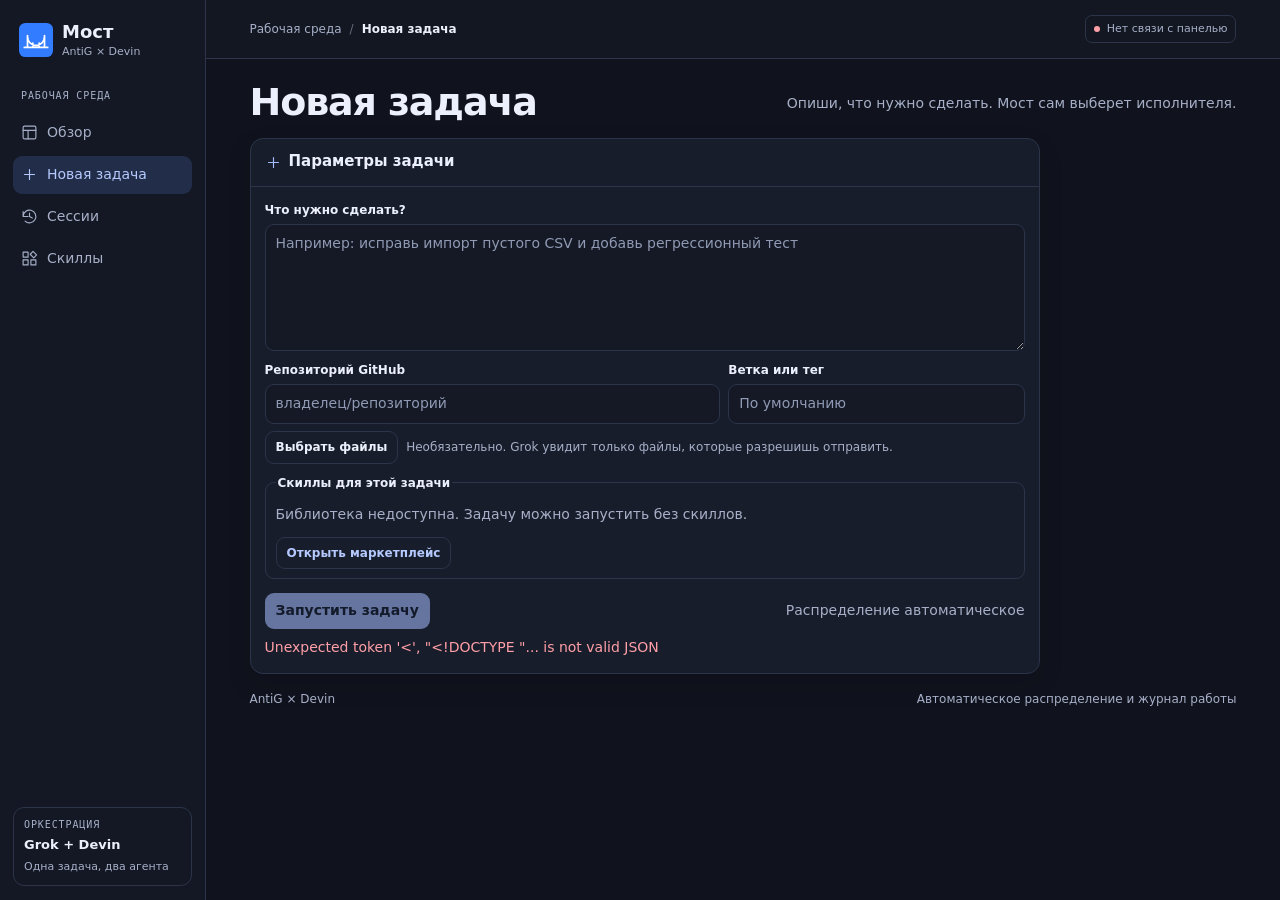
==== static/new-task.html @ 63ff0c06 "Separate the bridge dashboard and expand design skills" ====
<!doctype html>
<html lang="ru">
<head>
  <meta charset="utf-8">
  <meta name="viewport" content="width=device-width,initial-scale=1">
  <meta name="theme-color" content="#10131d">
  <title>Новая задача · Мост</title>
  <link rel="icon" href="/static/icon.svg" type="image/svg+xml">
  <link rel="stylesheet" href="/static/style.css">
  <script src="/static/app.js" defer></script>
</head>
<body>
  <a class="skip-link" href="#main">К содержимому</a>
  <aside class="sidebar" aria-label="Навигация кабинета">
    <a href="/" class="brand"><img src="/static/icon.svg" width="34" height="34" alt=""><span><strong>Мост</strong><small>AntiG × Devin</small></span></a>
    <nav class="dashboard-nav" aria-label="Разделы">
      <span class="nav-caption">РАБОЧАЯ СРЕДА</span>
      <a href="/"><svg aria-hidden="true"><use href="/static/workspace-icons.svg#layout"/></svg>Обзор</a>
      <a href="/tasks/new" aria-current="page"><svg aria-hidden="true"><use href="/static/workspace-icons.svg#plus"/></svg>Новая задача</a>
      <a href="/sessions"><svg aria-hidden="true"><use href="/static/workspace-icons.svg#history"/></svg>Сессии</a>
      <a href="/skills"><svg aria-hidden="true"><use href="/static/workspace-icons.svg#plugins"/></svg>Скиллы</a>
    </nav>
    <div class="sidebar-foot"><span class="nav-caption">ОРКЕСТРАЦИЯ</span><strong>Grok + Devin</strong><span>Одна задача, два агента</span></div>
  </aside>
  <div class="dashboard">
  <header class="topbar">
    <div class="top-inner">
      <div class="top-context"><span>Рабочая среда</span><span class="divider">/</span><strong>Новая задача</strong></div>
      <span class="environment" id="environment">Подключение…</span>
    </div>
  </header>
  <main id="main">
    <header class="page-heading"><h1>Новая задача</h1><p>Опиши, что нужно сделать. Мост сам выберет исполнителя.</p></header>
    <noscript>Включи JavaScript, чтобы запустить задачу.</noscript>
    <div class="compose-layout">
      <section class="panel compose" id="compose" aria-labelledby="compose-title">
        <div class="panel-header"><h2 id="compose-title"><svg aria-hidden="true"><use href="/static/workspace-icons.svg#plus"/></svg>Параметры задачи</h2></div>
        <form id="job-form">
          <label for="prompt">Что нужно сделать?</label>
          <textarea name="prompt" id="prompt" rows="5" maxlength="12000" required placeholder="Например: исправь импорт пустого CSV и добавь регрессионный тест"></textarea>
          <div id="project-fields" class="project-fields">
            <div class="project-inputs">
              <div><label for="repo">Репозиторий GitHub</label><input id="repo" name="repo" placeholder="владелец/репозиторий" maxlength="200" pattern="[A-Za-z0-9_.\-]+/[A-Za-z0-9_.\-]+"></div>
              <div><label for="git-ref">Ветка или тег</label><input id="git-ref" name="git-ref" placeholder="По умолчанию" maxlength="200"></div>
            </div>
            <div id="repo-browser" class="repo-browser">
              <button id="load-tree" type="button" class="quiet">Выбрать файлы</button>
              <span id="repo-hint" class="muted">Необязательно. Grok увидит только файлы, которые разрешишь отправить.</span>
              <div id="repo-tree" hidden>
                <label for="file-filter">Найти файл</label>
                <input id="file-filter" type="search" placeholder="Например: README или src/">
                <div id="file-list" aria-label="Файлы репозитория" class="file-list"></div>
                <button id="preview-files" type="button" class="quiet" disabled>Посмотреть выбранный код</button>
                <span id="file-count" class="mono muted"></span>
              </div>
              <p id="repo-error" class="error" role="alert" hidden></p>
              <div id="context-confirm" hidden>
                <pre id="context-preview" tabindex="0"></pre>
                <label class="confirmation"><input id="share-context" type="checkbox"> Отправить этот код в AntiG вместе с задачей</label>
              </div>
            </div>
          </div>
          <fieldset id="devin-fields" class="devin-fields" hidden disabled>
            <legend>Если задачу возьмёт Devin</legend>
            <div class="budget"><label for="max-acu">Лимит, ACU</label><input id="max-acu" name="max-acu" type="number" min="1" max="100" value="5" required></div>
            <label class="confirmation"><input id="draft-pr" type="checkbox"> Разрешить черновик PR (без merge)</label>
            <label class="confirmation"><input id="review" type="checkbox" checked> Дать Grok разобрать итоговый отчёт Devin</label>
          </fieldset>
          <fieldset class="task-skills">
            <legend>Скиллы для этой задачи</legend>
            <p id="task-skills-hint" class="muted" role="status">Загружаю библиотеку…</p>
            <div id="task-skill-list"></div>
            <a href="/skills" class="action-link">Открыть маркетплейс</a>
          </fieldset>
          <div class="form-actions">
            <button type="submit" id="submit" class="primary" disabled>Запустить задачу</button>
            <span id="form-hint" class="muted">Распределение автоматическое</span>
          </div>
          <p id="form-error" class="error" role="alert" hidden></p>
        </form>
      </section>

    </div>

    <footer><span>AntiG × Devin</span><span>Автоматическое распределение и журнал работы</span></footer>
  </main>
  </div>
</body>
</html>
---- static/style.css ----
:root {
  color-scheme: dark;
  --bg: #10131d;
  --surface: #181d2b;
  --text: #ecf0fc;
  --text-muted: #a7b0c8;
  --border: #2b3449;
  --accent: #a4bdff;
  --accent-fg: #10182a;
  --primary-action: var(--accent);
  --primary-action-fg: var(--accent-fg);
  --radius: 9px;
  --font: Inter, system-ui, sans-serif;
  --mono: ui-monospace, SFMono-Regular, Consolas, monospace;
  --action-hover: #c3d3ff;
  --accent-text: #b5c9ff;
  --accent-tint: #222e49;
  --muted-surface: #141925;
  --ok: #8bd7b3;
  --warn: #f0c793;
  --error: #ff9fa7;
  --gutter: clamp(18px, 3.4vw, 46px);
}

* { box-sizing: border-box; }
[hidden] { display: none !important; }
html { scroll-behavior: smooth; scroll-padding-top: 68px; }
body { display: grid; grid-template-columns: 206px minmax(0, 1fr); margin: 0; background: var(--bg); color: var(--text); font: 14px/1.55 var(--font); }
a { color: var(--accent-text); }
svg { width: 17px; height: 17px; flex: none; fill: none; stroke: currentColor; stroke-width: 1.6; stroke-linecap: round; stroke-linejoin: round; }
button, input, select, textarea { font: inherit; color: inherit; }
button { cursor: pointer; }
button:disabled { opacity: .55; cursor: default; }
:focus-visible { outline: 2px solid var(--accent); outline-offset: 3px; }
.skip-link { position: fixed; z-index: 9; top: 8px; left: 10px; background: var(--surface); padding: 7px; transform: translateY(-150%); }
.skip-link:focus { transform: none; }
.sidebar { display: flex; flex-direction: column; position: sticky; top: 0; height: 100dvh; padding: 21px 13px 14px; border-right: 1px solid var(--border); background: #141824; }
.dashboard-nav { display: grid; gap: 4px; margin-top: 29px; }
.nav-caption { color: var(--text-muted); font: 10px/1.4 var(--mono); letter-spacing: .09em; padding: 0 8px 7px; }
.dashboard-nav a { display: flex; gap: 9px; align-items: center; color: var(--text-muted); min-height: 38px; text-decoration: none; border-radius: var(--radius); padding: 5px 8px; white-space: nowrap; }
.dashboard-nav a:hover, .dashboard-nav a[aria-current=page] { background: var(--accent-tint); color: var(--accent-text); }
.sidebar-foot { display: grid; gap: 3px; margin-top: auto; border: 1px solid var(--border); border-radius: 11px; padding: 10px; font-size: 11px; color: var(--text-muted); }
.sidebar-foot > .nav-caption { padding: 0; }
.sidebar-foot strong { color: var(--text); font-size: 13px; }
.dashboard { min-width: 0; }
.topbar { position: sticky; top: 0; z-index: 2; background: #141824df; border-bottom: 1px solid var(--border); backdrop-filter: blur(14px); }
.top-inner, main { max-width: 1420px; margin: 0 auto; padding-inline: var(--gutter); }
.top-inner { min-height: 58px; display: flex; align-items: center; justify-content: space-between; gap: 10px; }
.brand { display: flex; align-items: center; gap: 9px; padding-inline: 6px; color: var(--text); text-decoration: none; white-space: nowrap; }
.brand span { display: grid; }
.brand strong { font-size: 18px; line-height: 1.2; }
.brand small { color: var(--text-muted); font-size: 11px; }
.top-context { display: flex; gap: 8px; align-items: center; font-size: 12px; color: var(--text-muted); }
.top-context strong { color: var(--text); }
.divider { opacity: .55; }
.environment { display: inline-flex; gap: 7px; align-items: center; padding: 4px 8px; border-radius: 7px; border: 1px solid var(--border); color: var(--text-muted); font-size: 11px; }
.environment::before { content: ""; flex: none; width: 6px; height: 6px; background: var(--text-muted); border-radius: 50%; }
.environment:is([data-state=demo], [data-state=connected])::before { background: var(--ok); box-shadow: 0 0 9px #8bd7b380; }
.environment[data-state=offline]::before { background: var(--error); }
.intro { position: relative; isolation: isolate; overflow: hidden; display: grid; grid-template-columns: minmax(0, 1fr) minmax(190px, .8fr); align-items: center; gap: 12px; margin-top: 22px; padding: clamp(21px, 4vw, 45px); border: 1px solid #38466c; border-radius: 19px; background: radial-gradient(ellipse at 82% 23%, #394879ad, transparent 55%), radial-gradient(ellipse at 12% 100%, #26325da8, transparent 69%), #1a2339; box-shadow: 0 16px 48px #03050e55; }
.intro::before { content: ""; position: absolute; z-index: -1; inset: 0; background: linear-gradient(#8da7fa13 1px, transparent 1px), linear-gradient(90deg, #8da7fa13 1px, transparent 1px); background-size: 28px 28px; mask-image: linear-gradient(90deg, transparent 12%, #000 95%); }
.eyebrow { display: flex; align-items: center; gap: 7px; font: 10px/1.3 var(--mono); letter-spacing: .1em; color: var(--accent-text); font-weight: 650; }
.eyebrow span { width: 7px; height: 7px; border-radius: 50%; background: #a7baff; box-shadow: 0 0 15px #a7baff; }
h1 { font-size: clamp(34px, 5.7vw, 75px); margin: 9px 0 0; line-height: .99; letter-spacing: -.063em; text-wrap: balance; }
.intro p { margin: 12px 0 0; max-width: 45ch; color: #c4cce4; }
.hero-actions { display: flex; flex-wrap: wrap; gap: 8px; margin-top: 19px; }
.hero-actions a { gap: 6px; padding: 8px 12px; }
.hero-art { min-width: 0; position: relative; height: 232px; }
.orbit { position: absolute; width: 93%; height: 81%; inset: 9% 3.5%; border: 1px solid #a3b7ff46; border-radius: 50%; transform: rotate(-26deg); }
.orbit-inner { inset: 19% 13%; width: 74%; height: 62%; border-color: #b2a5ff42; border-style: dashed; }
.orbit-dot { position: absolute; width: 8px; height: 8px; border-radius: 50%; background: #b5c8ff; box-shadow: 0 0 17px #acc2ff; animation: pulse 4s ease-in-out infinite alternate; }
.dot-one { top: 21%; left: 70%; }
.dot-two { bottom: 16%; left: 36%; animation-delay: -2s; }
.agent-flow { position: absolute; left: 24%; top: 47%; width: 54%; height: 1px; background: linear-gradient(90deg, #889aff77, #cbd5ff, #a898ff77); box-shadow: 0 0 14px #a3b5ff; transform: rotate(-13deg); }
.agent-tile { position: absolute; display: flex; align-items: center; gap: 8px; width: max-content; max-width: 95%; padding: 9px 13px; background: #1c2743ee; border: 1px solid #6279b1; border-radius: 11px; box-shadow: 0 10px 30px #0c132caa; }
.agent-tile svg { width: 20px; height: 20px; color: #a9c1ff; }
.agent-tile div { display: grid; }
.agent-tile small { color: #bdc7e2; white-space: nowrap; font-size: 10px; }
.grok-tile { top: 29%; left: 7%; animation: drift 5s ease-in-out infinite alternate; }
.devin-tile { right: 3%; bottom: 21%; border-color: #7a6eae; animation: drift 5s ease-in-out -2.5s infinite alternate; }
@keyframes drift { to { transform: translateY(-7px); } }
@keyframes pulse { to { opacity: .4; transform: scale(.75); } }
.overview { margin-block: 19px 16px; }
.section-heading { display: flex; justify-content: space-between; align-items: center; gap: 8px; margin-bottom: 8px; }
.section-heading > span { color: var(--text-muted); font-size: 11px; }
.metrics { display: grid; grid-template-columns: repeat(4, minmax(0, 1fr)); gap: 9px; }
.metric { display: flex; gap: 9px; align-items: center; border: 1px solid var(--border); border-radius: 12px; background: var(--surface); padding: 12px 11px; text-decoration: none; color: var(--text-muted); font-size: 12px; transition: border-color .16s, transform .16s; }
.metric:hover { border-color: #6377ab; transform: translateY(-2px); }
.metric strong { display: block; color: var(--text); font: 650 22px/1.25 var(--mono); }
.metric-icon { display: grid; place-items: center; width: 33px; height: 33px; flex: none; border-radius: 8px; color: var(--accent); background: var(--accent-tint); }
.metric-live { color: #c3b2ff; background: #342b54; }
.metric-waiting { color: var(--warn); background: #402f2e; }
.metric-finished { color: var(--ok); background: #243d39; }
.usage-grid { display: grid; grid-template-columns: repeat(2, minmax(0, 1fr)); gap: 9px; }
.usage-card { display: flex; flex-direction: column; padding: 15px; }
.usage-heading { display: flex; gap: 9px; align-items: center; }
.usage-heading h3 { margin: 0; font-size: 15px; line-height: 1.25; }
.usage-heading .mono { font-size: 11px; }
.usage-value { margin-top: 13px; color: var(--text-muted); }
.usage-value strong { color: var(--text); font: 650 clamp(22px, 3.4vw, 34px)/1.25 var(--mono); overflow-wrap: anywhere; }
.usage-card dl { margin: 0; font-size: 12px; }
.usage-card dl div { display: flex; flex-wrap: wrap; gap: 0 8px; justify-content: space-between; }
.usage-card dt, .usage-note, .usage-fineprint { color: var(--text-muted); }
.usage-card dd { margin: 0; text-align: end; }
.usage-card .usage-breakdown { display: flex; flex-wrap: wrap; gap: 4px 14px; margin-top: 3px; }
.usage-card .usage-limits { display: grid; gap: 4px; margin-top: auto; padding-top: 8px; border-top: 1px solid var(--border); }
.usage-note, .usage-fineprint { font-size: 11px; }
.usage-card a { align-self: flex-start; margin-top: 9px; font-size: 12px; }
.workspace { display: grid; grid-template-columns: minmax(0, .85fr) minmax(0, 1.15fr); align-items: start; gap: 13px; }
.page-heading { display: flex; flex-wrap: wrap; align-items: center; justify-content: space-between; gap: 12px; margin-block: 25px 16px; }
.page-heading h1 { margin: 0; font-size: clamp(26px, 4vw, 38px); letter-spacing: -.03em; }
.page-heading p { margin: 2px 0 0; color: var(--text-muted); }
.compose-layout { max-width: 790px; }
.panel { border: 1px solid var(--border); border-radius: 13px; background: var(--surface); min-width: 0; box-shadow: 0 10px 25px #07091120; }
.panel-header { min-height: 48px; display: flex; justify-content: space-between; align-items: center; gap: 10px; padding: 8px 14px; border-bottom: 1px solid var(--border); }
h2 { margin: 0; font-size: 15px; font-weight: 680; }
.panel-header h2 { display: flex; align-items: center; gap: 7px; }
.panel-header svg { color: var(--accent); }
#reload { display: grid; place-items: center; padding: 5px; }
form, .result { padding: 14px; }
legend, form label { display: block; font-weight: 620; font-size: 12px; margin-bottom: 5px; }
textarea, input:not([type=radio],[type=checkbox]), select { display: block; width: 100%; border: 1px solid var(--border); border-radius: var(--radius); background: var(--muted-surface); padding: 8px 10px; }
input::placeholder, textarea::placeholder { color: #909ab4; opacity: 1; }
textarea { min-height: 108px; resize: vertical; }
.devin-fields, .project-fields { margin-top: 10px; }
.devin-fields { min-width: 0; padding: 8px 10px 5px; border: 1px solid var(--border); border-radius: var(--radius); }
.devin-fields .budget { max-width: 115px; margin-bottom: 9px; }
.task-skills { min-width: 0; margin: 10px 0 0; padding: 7px 10px 9px; border: 1px solid var(--border); border-radius: var(--radius); }
.task-skills legend { font-size: 12px; font-weight: 650; }
.task-skills p { margin: 0 0 5px; }
#task-skill-list { display: flex; flex-wrap: wrap; gap: 3px 12px; }
.task-skills > a { margin-top: 6px; }
.project-inputs { display: grid; grid-template-columns: minmax(0, 1fr) minmax(0, .65fr); gap: 8px; }
.repo-browser { margin-top: 7px; font-size: 12px; }
.repo-browser > .muted, #file-count { margin-left: 4px; }
#repo-tree { margin-top: 8px; }
.file-list { max-height: 145px; overflow: auto; border: 1px solid var(--border); border-radius: var(--radius); padding: 4px 7px; margin: 5px 0; }
.file-list label, form label.confirmation { display: flex !important; align-items: center; gap: 5px; overflow-wrap: anywhere; }
.file-list label { font-family: var(--mono); }
#context-preview { max-height: 182px; overflow: auto; white-space: pre-wrap; overflow-wrap: anywhere; background: var(--muted-surface); padding: 8px; }
.form-actions { display: flex; justify-content: space-between; flex-wrap: wrap; align-items: center; gap: 8px; }
.form-actions { margin-top: 14px; }
button, .action-link { border: 1px solid var(--border); border-radius: var(--radius); font-weight: 600; background: var(--surface); padding: 6px 10px; text-decoration: none; }
.action-link { display: inline-flex; align-items: center; }
.action-link:hover, .quiet:hover:not(:disabled) { border-color: #6174a2; }
.primary { background: var(--primary-action); color: var(--primary-action-fg); border-color: transparent; }
.primary:hover:not(:disabled) { background: var(--action-hover); color: var(--primary-action-fg); }
.quiet, .action-link { font-size: 12px; }
.muted, .count { color: var(--text-muted); }
.mono, .count { font-family: var(--mono); font-size: 12px; }
.count { margin-left: 4px; font-weight: 500; }
.history-tools { display: grid; gap: 7px; padding: 8px 12px; border-bottom: 1px solid var(--border); }
.history-filters { display: flex; flex-wrap: wrap; gap: 3px; }
.history-filters button { border-color: transparent; padding: 4px 6px; color: var(--text-muted); font-size: 11px; }
.history-filters button[aria-pressed=true] { background: var(--accent-tint); color: var(--accent-text); border-color: #435579; }
.history-search { display: flex; align-items: center; gap: 6px; padding-inline: 7px; background: var(--muted-surface); border: 1px solid var(--border); border-radius: var(--radius); color: var(--text-muted); }
.history-search input[type=search] { min-width: 0; border: 0; background: transparent; padding: 5px 4px; font-size: 12px; }
.history-list { max-height: 263px; overflow-y: auto; }
.history-empty { padding: 21px 14px; margin: 0; color: var(--text-muted); }
.job-row { text-align: left; width: 100%; display: grid; grid-template-columns: minmax(0, 1fr) auto; align-items: start; gap: 8px; border: 0; border-bottom: 1px solid var(--border); border-radius: 0; padding: 10px 14px; }
.job-row[aria-current=true] { background: var(--accent-tint); }
.job-row:last-child { border-bottom: 0; border-radius: 0 0 12px 12px; }
.job-row:focus-visible { outline-offset: -3px; }
.job-row:hover:not([aria-current=true]) { background: var(--muted-surface); }
.job-title, .job-meta { display: block; white-space: nowrap; overflow: hidden; text-overflow: ellipsis; }
.job-meta { font: 11px/1.6 var(--mono); color: var(--text-muted); font-weight: 400; }
.job-title { font-size: 13px; }
.status { font-size: 11px; font-weight: 650; color: var(--text-muted); text-align: right; }
.status:is([data-status=done], [data-status=ended]) { color: var(--ok); }
.status[data-status=sending], .status[data-status=running], .status[data-status=reviewing] { color: var(--accent-text); }
.status[data-status=paused], .status[data-status=awaiting] { color: var(--warn); }
.status[data-status=failed], .error { color: var(--error); }
.error { margin: 8px 0 0; }
#history-error { padding-inline: 14px; }
.result-panel { margin: 0; }
.result { display: grid; align-content: start; gap: 10px; min-height: 82px; overflow-wrap: anywhere; }
.result p, .result pre, .result h3 { margin: 0; }
.result pre { white-space: pre-wrap; font: inherit; padding: 12px; border-radius: var(--radius); background: var(--muted-surface); }
.result h3 { font-size: 14px; }
.result > button { justify-self: start; }
.current-stage { display: flex; flex-wrap: wrap; gap: 4px 12px; padding: 8px 10px; background: var(--accent-tint); border-radius: var(--radius); }
.current-stage strong { color: var(--accent-text); }
.job-journal { border: 1px solid var(--border); border-radius: var(--radius); padding: 8px 10px; }
.job-journal summary { cursor: pointer; font-weight: 620; }
.job-journal summary + * { margin-top: 8px; }
.activity-list { list-style: none; margin: 0; padding: 0; }
.activity-list li + li { border-top: 1px solid var(--border); margin-top: 8px; padding-top: 8px; }
.activity-list pre { margin-top: 4px; }
.changed-files { margin: 0; padding-left: 1.65em; }
.result img, .result video { display: block; width: auto; max-width: 100%; max-height: 500px; border-radius: var(--radius); margin-bottom: 10px; }
.result-actions { display: flex; align-items: center; gap: 8px; flex-wrap: wrap; }
.workspace-link { color: var(--accent-text); background: var(--accent-tint); border-color: var(--accent); }
footer { color: var(--text-muted); font-size: 12px; display: flex; flex-wrap: wrap; justify-content: space-between; gap: 4px 18px; padding: 16px 0 22px; }

@media (max-width: 990px) {
  body { grid-template-columns: 157px minmax(0, 1fr); }
  .sidebar { padding-inline: 8px; }
  .metric { gap: 5px; padding-inline: 7px; }
  .agent-tile { padding: 6px 8px; }
}
@media (max-width: 790px) {
  html { scroll-padding-top: 86px; }
  body { display: block; }
  .sidebar { height: auto; top: 0; z-index: 3; padding: 6px var(--gutter); border-right: 0; border-bottom: 1px solid var(--border); }
  .sidebar .brand { padding: 1px 0; gap: 6px; }
  .sidebar .brand img { width: 23px; height: 23px; }
  .sidebar .brand span { display: flex; align-items: baseline; gap: 7px; }
  .sidebar .brand strong { font-size: 15px; }
  .sidebar-foot, .dashboard-nav .nav-caption { display: none; }
  .dashboard-nav { display: flex; flex-wrap: wrap; gap: 2px; margin-top: 4px; }
  .dashboard-nav a { min-height: 28px; gap: 4px; padding: 3px 6px; font-size: 11px; }
  .dashboard-nav svg { width: 13px; height: 13px; }
  .topbar { position: static; }
  .top-inner { min-height: 40px; }
}
@media (max-width: 605px) {
  .top-context > :not(strong) { display: none; }
  .intro { grid-template-columns: minmax(0, 1fr); margin-top: 12px; gap: 3px; }
  .hero-art { height: 80px; overflow: hidden; }
  .orbit { inset: 14% 7% auto; width: 86%; height: 78%; transform: rotate(-9deg); }
  .orbit-inner { display: none; }
  .agent-tile { inset-block: auto; top: 18px; }
  .agent-flow { transform: none; }
  .metrics { grid-template-columns: repeat(2, minmax(0, 1fr)); }
  .usage-grid { grid-template-columns: minmax(0, 1fr); }
  .workspace { grid-template-columns: minmax(0, 1fr); }
  .history-list { max-height: 230px; }
}
@media (max-width: 360px) {
  .dashboard-nav svg { display: none; }
  .agent-tile { gap: 4px; padding-inline: 5px; }
  .grok-tile { left: 0; }
  .devin-tile { right: 0; }
}
@media (prefers-reduced-motion: reduce) {
  html { scroll-behavior: auto; }
  .agent-tile, .orbit-dot { animation: none; }
  .metric { transition: none; }
}
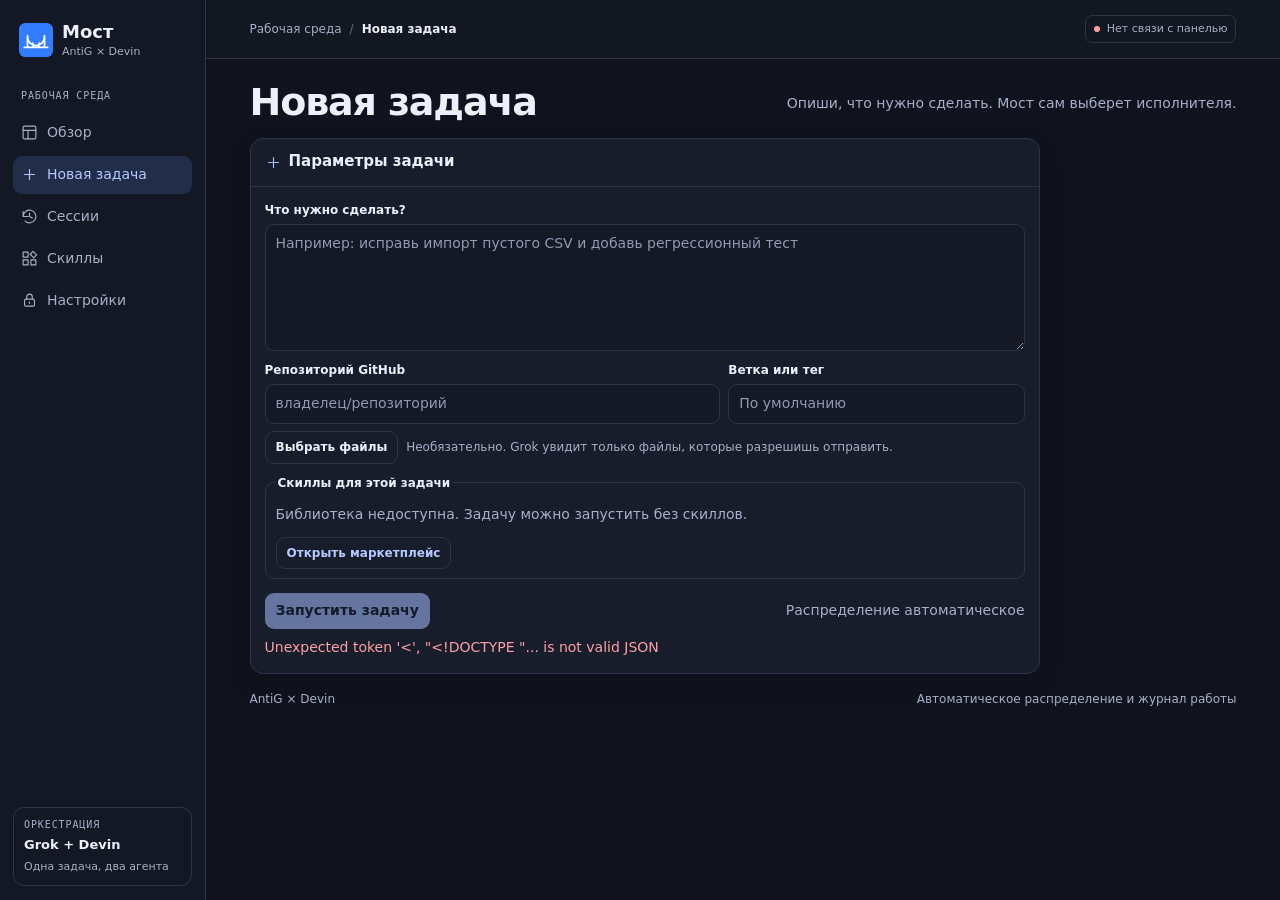
==== commit c5281e57: "Add settings, session cleanup, custom skills and token economy Runtime Grok keys for AntiG or xAI be" ====
--- a/static/new-task.html
+++ b/static/new-task.html
@@ -19,6 +19,7 @@
       <a href="/tasks/new" aria-current="page"><svg aria-hidden="true"><use href="/static/workspace-icons.svg#plus"/></svg>Новая задача</a>
       <a href="/sessions"><svg aria-hidden="true"><use href="/static/workspace-icons.svg#history"/></svg>Сессии</a>
       <a href="/skills"><svg aria-hidden="true"><use href="/static/workspace-icons.svg#plugins"/></svg>Скиллы</a>
+      <a href="/settings"><svg aria-hidden="true"><use href="/static/workspace-icons.svg#lock"/></svg>Настройки</a>
     </nav>
     <div class="sidebar-foot"><span class="nav-caption">ОРКЕСТРАЦИЯ</span><strong>Grok + Devin</strong><span>Одна задача, два агента</span></div>
   </aside>
--- a/static/style.css
+++ b/static/style.css
@@ -237,3 +237,17 @@
   .agent-tile, .orbit-dot { animation: none; }
   .metric { transition: none; }
 }
+
+.settings-layout { display: grid; grid-template-columns: minmax(0, 3fr) minmax(0, 2fr); gap: 20px; align-items: start; }
+.settings-card form, .settings-body { display: grid; gap: 14px; padding: 20px; }
+.provider-choice { display: grid; gap: 10px; border: 0; padding: 0; margin: 0; }
+.provider-choice legend { margin-bottom: 8px; }
+.provider-option { display: grid; grid-template-columns: auto 1fr auto; gap: 12px; align-items: center; padding: 12px 14px;
+  border: 1px solid var(--border); border-radius: 12px; cursor: pointer; }
+.provider-option:has(input:checked) { border-color: var(--accent); }
+.provider-option small { display: block; opacity: .7; }
+.settings-summary { display: grid; grid-template-columns: auto 1fr auto; gap: 14px; align-items: center; padding: 16px 20px;
+  margin-top: 20px; text-decoration: none; color: inherit; }
+.settings-summary small { display: block; opacity: .7; margin-top: 2px; }
+button.danger { color: var(--error); }
+@media (max-width: 900px) { .settings-layout { grid-template-columns: 1fr; } }
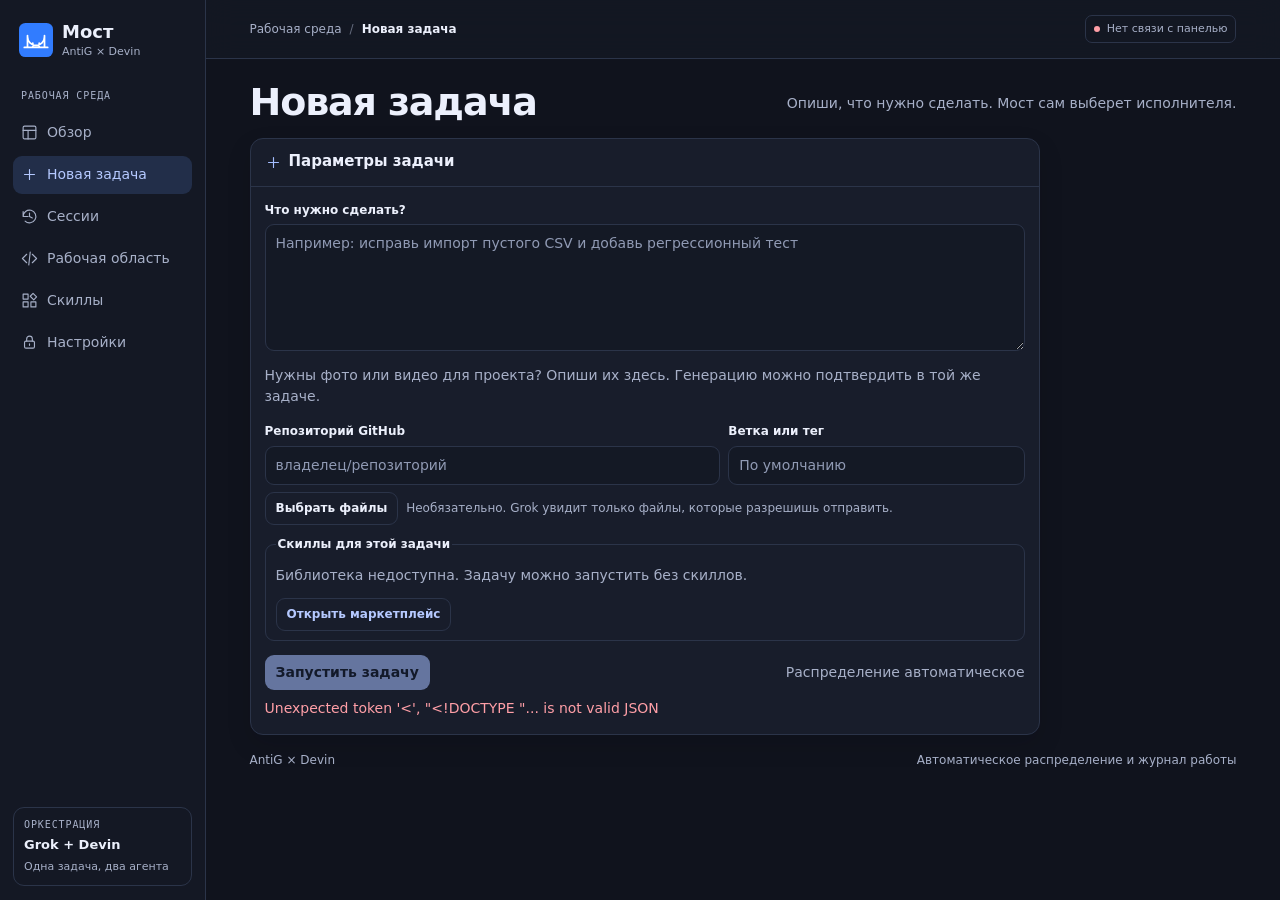
==== commit 146862b1: "Add GitHub web workspace and media-to-Devin project pipeline" ====
--- a/static/new-task.html
+++ b/static/new-task.html
@@ -18,6 +18,7 @@
       <a href="/"><svg aria-hidden="true"><use href="/static/workspace-icons.svg#layout"/></svg>Обзор</a>
       <a href="/tasks/new" aria-current="page"><svg aria-hidden="true"><use href="/static/workspace-icons.svg#plus"/></svg>Новая задача</a>
       <a href="/sessions"><svg aria-hidden="true"><use href="/static/workspace-icons.svg#history"/></svg>Сессии</a>
+      <a href="/workspace"><svg aria-hidden="true"><use href="/static/workspace-icons.svg#code"/></svg>Рабочая область</a>
       <a href="/skills"><svg aria-hidden="true"><use href="/static/workspace-icons.svg#plugins"/></svg>Скиллы</a>
       <a href="/settings"><svg aria-hidden="true"><use href="/static/workspace-icons.svg#lock"/></svg>Настройки</a>
     </nav>
@@ -39,6 +40,7 @@
         <form id="job-form">
           <label for="prompt">Что нужно сделать?</label>
           <textarea name="prompt" id="prompt" rows="5" maxlength="12000" required placeholder="Например: исправь импорт пустого CSV и добавь регрессионный тест"></textarea>
+          <p class="muted">Нужны фото или видео для проекта? Опиши их здесь. Генерацию можно подтвердить в той же задаче.</p>
           <div id="project-fields" class="project-fields">
             <div class="project-inputs">
               <div><label for="repo">Репозиторий GitHub</label><input id="repo" name="repo" placeholder="владелец/репозиторий" maxlength="200" pattern="[A-Za-z0-9_.\-]+/[A-Za-z0-9_.\-]+"></div>
@@ -64,7 +66,7 @@
           <fieldset id="devin-fields" class="devin-fields" hidden disabled>
             <legend>Если задачу возьмёт Devin</legend>
             <div class="budget"><label for="max-acu">Лимит, ACU</label><input id="max-acu" name="max-acu" type="number" min="1" max="100" value="5" required></div>
-            <label class="confirmation"><input id="draft-pr" type="checkbox"> Разрешить черновик PR (без merge)</label>
+            <label class="confirmation"><input id="draft-pr" type="checkbox"> Devin: push в рабочую ветку и черновик PR (без merge)</label>
             <label class="confirmation"><input id="review" type="checkbox" checked> Дать Grok разобрать итоговый отчёт Devin</label>
           </fieldset>
           <fieldset class="task-skills">
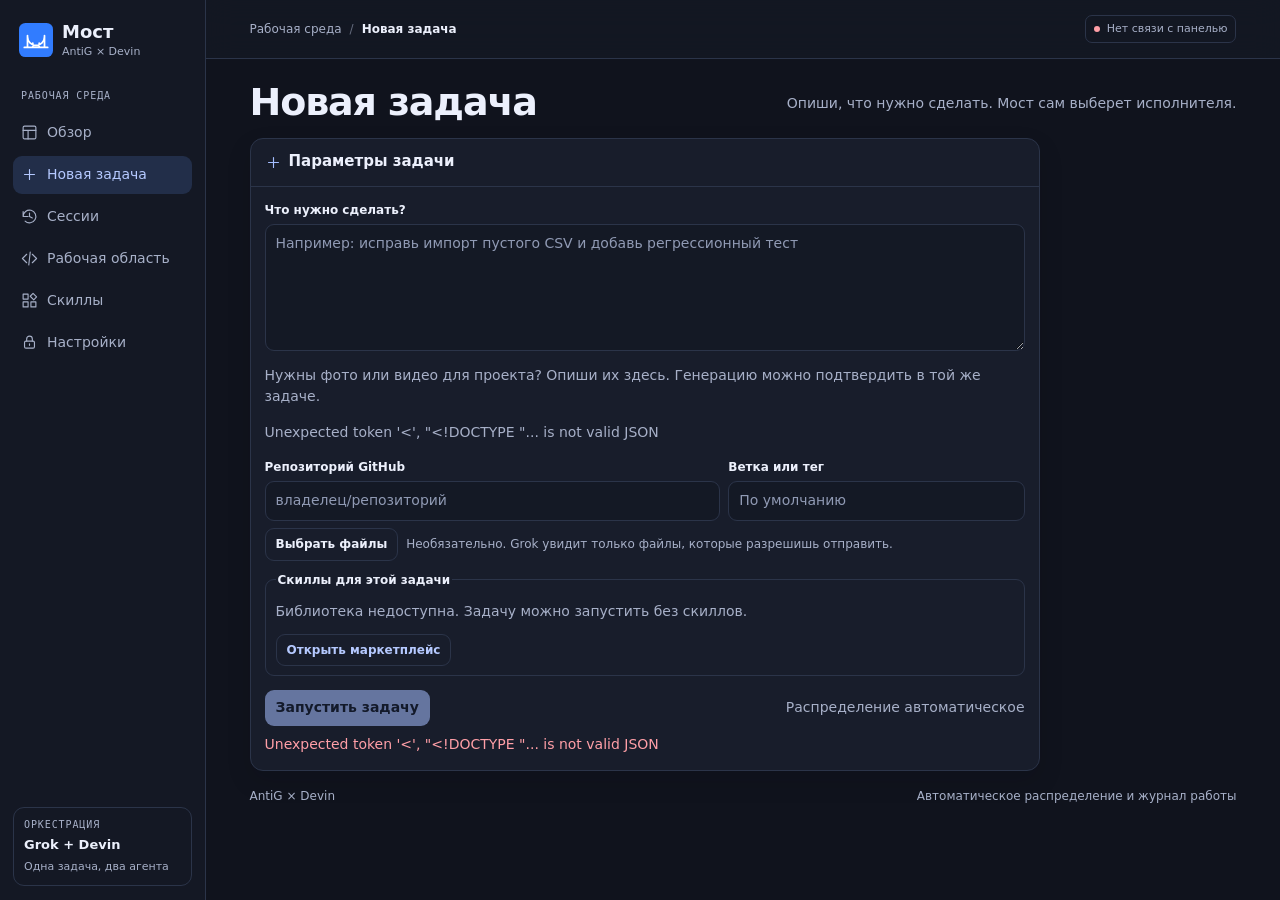
==== commit a9a55b6f: "Connect workspaces through scoped GitHub App authorization" ====
--- a/static/new-task.html
+++ b/static/new-task.html
@@ -8,6 +8,7 @@
   <link rel="icon" href="/static/icon.svg" type="image/svg+xml">
   <link rel="stylesheet" href="/static/style.css">
   <script src="/static/app.js" defer></script>
+  <script src="/static/github-connect.js" defer></script>
 </head>
 <body>
   <a class="skip-link" href="#main">К содержимому</a>
@@ -42,6 +43,13 @@
           <textarea name="prompt" id="prompt" rows="5" maxlength="12000" required placeholder="Например: исправь импорт пустого CSV и добавь регрессионный тест"></textarea>
           <p class="muted">Нужны фото или видео для проекта? Опиши их здесь. Генерацию можно подтвердить в той же задаче.</p>
           <div id="project-fields" class="project-fields">
+            <div class="github-connect" data-github-connect="task" data-github-input="repo">
+              <p class="muted" data-github-message role="status">Проверяю GitHub…</p>
+              <button type="button" class="quiet" data-github-sign-in hidden>Подключить GitHub</button>
+              <a class="action-link" data-github-install hidden>Выбрать репозитории на GitHub</a>
+              <button type="button" class="quiet" data-github-reload hidden>Обновить список</button>
+              <select data-github-repos aria-label="Доступные репозитории GitHub" hidden></select>
+            </div>
             <div class="project-inputs">
               <div><label for="repo">Репозиторий GitHub</label><input id="repo" name="repo" placeholder="владелец/репозиторий" maxlength="200" pattern="[A-Za-z0-9_.\-]+/[A-Za-z0-9_.\-]+"></div>
               <div><label for="git-ref">Ветка или тег</label><input id="git-ref" name="git-ref" placeholder="По умолчанию" maxlength="200"></div>
--- a/static/style.css
+++ b/static/style.css
@@ -65,6 +65,11 @@
 .intro p { margin: 12px 0 0; max-width: 45ch; color: #c4cce4; }
 .hero-actions { display: flex; flex-wrap: wrap; gap: 8px; margin-top: 19px; }
 .hero-actions a { gap: 6px; padding: 8px 12px; }
+.github-connect { display: flex; align-items: center; flex-wrap: wrap; gap: 8px 12px; }
+.github-connect p { flex-basis: 100%; margin: 0; }
+.hero-content > .github-connect { margin-top: 14px; }
+.project-fields > .github-connect { margin-bottom: 14px; }
+.github-connect select { flex: 1 1 220px; max-width: 100%; }
 .hero-art { min-width: 0; position: relative; height: 232px; }
 .orbit { position: absolute; width: 93%; height: 81%; inset: 9% 3.5%; border: 1px solid #a3b7ff46; border-radius: 50%; transform: rotate(-26deg); }
 .orbit-inner { inset: 19% 13%; width: 74%; height: 62%; border-color: #b2a5ff42; border-style: dashed; }
